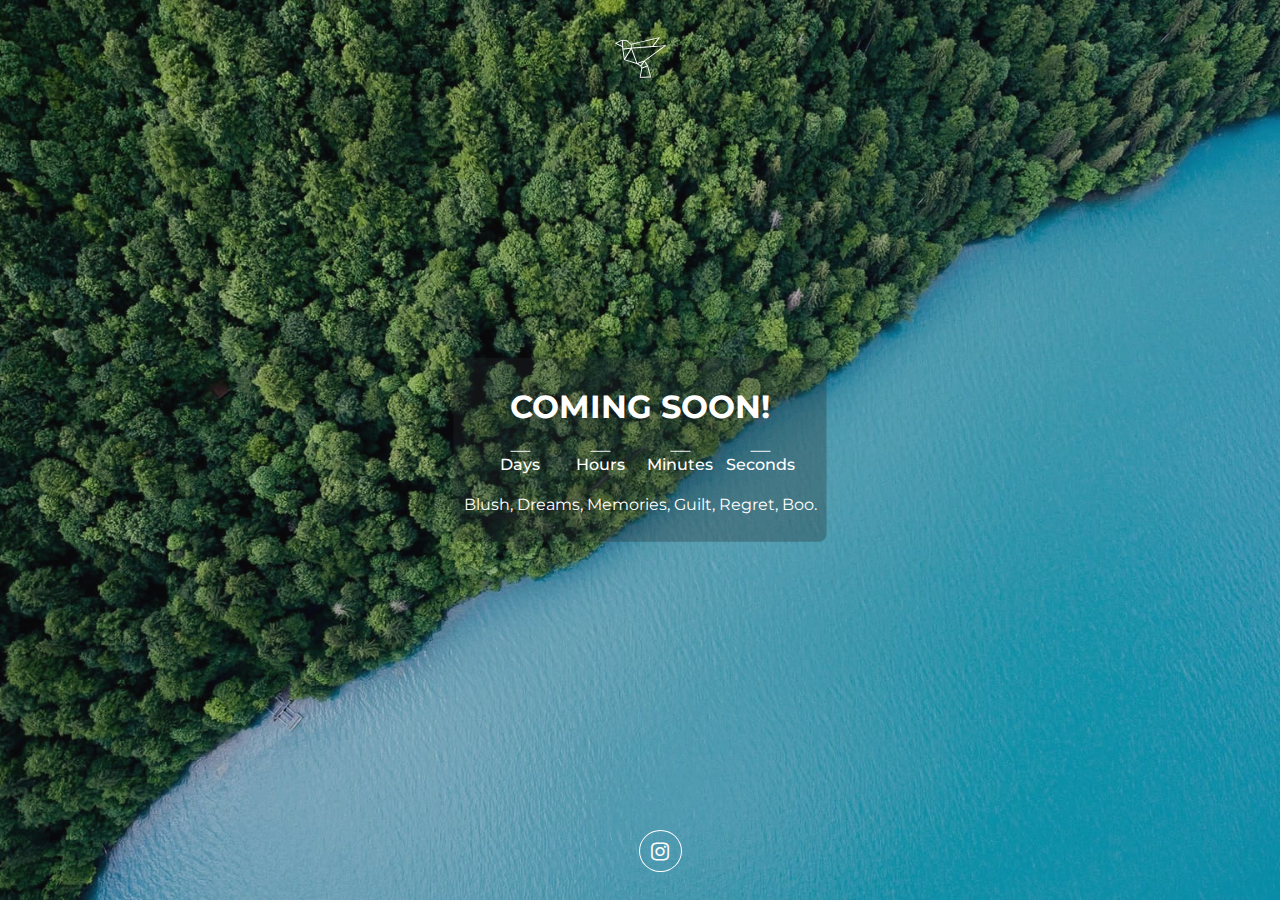
==== index.html @ 43e7f2aa "msg" ====
<!DOCTYPE html>
<html lang="en">
    <head>
        <meta charset="UTF-8" />
        <meta name="viewport" content="width=device-width, initial-scale=1.0" />
        <title>Nikita Singh | Live Simple Dream High.</title>
        <link rel="stylesheet" href="https://fonts.googleapis.com/css?family=Montserrat:400,700,900">
        <link rel="stylesheet" href="https://cdnjs.cloudflare.com/ajax/libs/font-awesome/4.7.0/css/font-awesome.min.css">
        <link rel="stylesheet" href="style.css">
        <!-- Global site tag (gtag.js) - Google Analytics -->
        <script async src="https://www.googletagmanager.com/gtag/js?id=UA-97610955-4"></script>
        <script>
            window.dataLayer = window.dataLayer || [];
            function gtag(){dataLayer.push(arguments);}
            gtag('js', new Date());

            gtag('config', 'UA-97610955-4');
        </script>
    </head>
    <body>
        <div class="wrapper">
            <header>
                <svg class="header__logo" xmlns="http://www.w3.org/2000/svg" viewBox="0 318.5 100 125" enable-background="new 0 318.5 100 100">
                    <path
                        d="M88.888 349.937c-.109-.298-.405-.481-.718-.463-5.109.383-11.558.865-18.163 1.358l9.538-12.475c.182-.237.195-.563.033-.814-.162-.25-.46-.376-.756-.307-6.694 1.549-38.692 8.971-43.12 10.304l-6.457-5.539c-.108-.093-.241-.15-.382-.166l-6.908-.774-.053.006-.167.018-.126.032-.044.012-10.098 4.926c-.244.119-.398.366-.398.638 0 .271.155.518.399.637l10.442 5.075.226 3.224.007.024-.001.026 2.333 16.271.012.042.02.066.079.17.033.052.184.169.008.007.019.005.141.066 19.376 5.903 5.754 3.548 1.262 2.943-2.657 14.021c-.04.212.019.431.159.594.135.157.332.247.538.247l.025-.001c.154-.006 15.421-.557 16.007-.572.221-.006.45-.129.579-.308.243-.335.609-.843-4.467-17.763l-.05-.094-.026-.075c-.375-.606-3.278-5.282-4.554-7.092l31.722-23.125c.257-.187.358-.52.249-.816zm-20.773 1.036c-14.051 1.048-28.297 2.104-31.539 2.321l-.293-4.463c3.457-1.007 25.228-6.127 40.94-9.77l-9.108 11.912zm-17.659 29.556l-4.189-2.583 7.808-2.803-3.619 5.386zm-26.808-24.333l10.913-1.279-8.965 14.862-1.948-13.583zm12.112-.522l7.724 21.011-17.23-5.25 9.506-15.761zm-7.272-12.455l6.365 5.46.312 4.74-11.666 1.368-.856-12.224 5.845.656zm-15.092 3.47l7.845-3.827.554 7.909-8.399-4.082zm36.868 51.644l2.459-12.979 7.688-3.065c1.93 6.464 3.891 13.442 4.275 15.528-2.614.09-11.537.412-14.422.516zm2.215-14.407l-1.011-2.36 4.459-6.637c.893 1.301 2.583 3.965 3.894 6.069l-7.342 2.928zm3.106-10.83l-10.522 3.777-8.154-22.182c6.186-.423 39.375-2.906 48.886-3.618l-30.21 22.023z"
                    />
                </svg>
            </header>

            <main class="content">
                <h1>COMING SOON!</h1>

                <div class="countdown">
                    <div class="countdown__days">
                        <div class="number"></div>
                        <span class>Days</span>
                    </div>

                    <div class="countdown__hours">
                        <div class="number"></div>
                        <span class>Hours</span>
                    </div>

                    <div class="countdown__minutes">
                        <div class="number"></div>
                        <span class>Minutes</span>
                    </div>

                    <div class="countdown__seconds">
                        <div class="number"></div>
                        <span class>Seconds</span>
                    </div>
                </div>

                <p>
                    Blush, Dreams, Memories, Guilt, Regret, Boo.
                </p>

            </main>

            <footer>
                <ul class="footer__links">
                    <li>
                        <a href="https://www.instagram.com/nikkimoonshine__/" target="_blank" ><span class="fa fa-instagram"></span></a>
                    </li>
                </ul>
            </footer>
        </div>
        <script src="script.js"></script>
    </body>
</html>
---- style.css ----
html,
body,
.wrapper {
    height: 100%;
}

html,
body {
    padding: 0;
    margin: 0;
}

body {
    font: 1rem / 1.516 "Montserrat", Arial, sans-serif;
}

.wrapper {
    position: relative;
    background: url(background-img.jpg) no-repeat center center/cover;
}
.wrapper:before {
    content: "";
    position: absolute;
    top: 0;
    left: 0;
    width: 100%;
    height: 100%;
    background-color: rgba(33, 33, 33, 0.25);
}

header,
.content,
footer {
    position: absolute;
}

header,
footer {
    width: 100%;
}

header {
    top: 0;
    text-align: center;
    margin-top: 25px;
}

.header__logo {
    max-width: 65px;
    fill: #fff;
}

.content {
    top: 50%;
    left: 50%;
    text-align: center;
    color: #fff;
    -webkit-transform: translate(-50%, -50%);
    transform: translate(-50%, -50%);
    padding: 25px 10px;
    background: #242a2b52;
    border-radius: 8px;
}
.content h1 {
    margin-top: 0;
}

.content p {
    margin-bottom: 0;
}
.content form {
    margin: auto;
    display: table;
}
.content input {
    float: left;
    font-size: 16px;
    border: 1px solid #fff;
}
.content input[type="email"] {
    padding: 12px;
    background: #fff;
    border-top-left-radius: 4px;
    border-bottom-left-radius: 4px;
}
.content input[type="submit"] {
    padding: 12px 24px;
    color: #fff;
    background: transparent;
    border-top-right-radius: 4px;
    border-bottom-right-radius: 4px;
    cursor: pointer;
    -webkit-transition: all 0.235s ease-in-out;
    transition: all 0.235s ease-in-out;
}
.content input[type="submit"]:hover {
    color: #212121;
    background: #fff;
}

.countdown {
    margin: auto;
    display: table;
    font-size: 28px;
    font-weight: 500;
}
.countdown > div {
    float: left;
    min-width: 80px;
}
.countdown span {
    position: relative;
    display: block;
    font-size: 16px;
    text-align: center;
}
.countdown span:before {
    content: "";
    position: absolute;
    top: -2px;
    right: 0;
    left: 0;
    margin-right: auto;
    margin-left: auto;
    width: 20px;
    height: 1px;
    background: #fff;
}

footer {
    padding-bottom: 12px;
    bottom: 0;
}

.footer__links {
    text-align: center;
    list-style-type: none;
}
.footer__links li {
    display: inline-block;
}
.footer__links li:nth-of-type(n + 2) {
    margin-left: 12px;
}
.footer__links a {
    padding: 8px 0;
    display: block;
    width: 41px;
    text-align: center;
    color: #fff;
    border: 1px solid;
    border-radius: 50%;
    -webkit-transition: opacity 0.235s ease-in-out;
    transition: opacity 0.235s ease-in-out;
}
.footer__links a:hover {
    opacity: 0.5;
}
.footer__links .fa {
    vertical-align: middle;
    font-size: 21px;
}

@media screen and (max-width: 767px) {
    .content {
        width: 80%;
        margin: 0 auto;
    }

    .countdown {
        display: flex;
        flex-wrap: wrap;
    }

    .countdown > div {
        width: 50%;
    }

    .content h1 {
        font-size: 28px;
    }
}
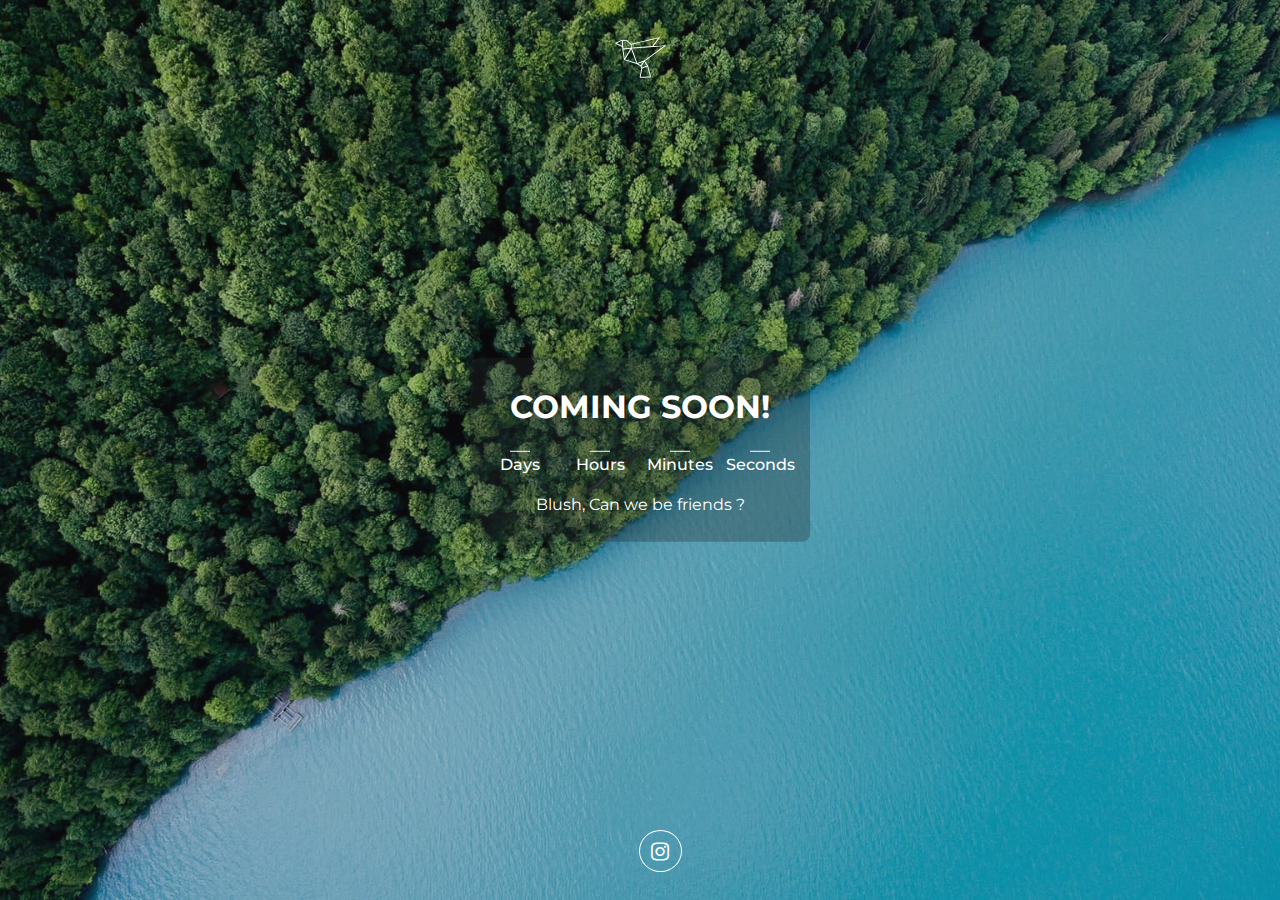
==== commit f25db06d: "msgs" ====
--- a/index.html
+++ b/index.html
@@ -53,7 +53,7 @@
                 </div>
 
                 <p>
-                    Blush, Dreams, Memories, Guilt, Regret, Boo.
+                    Blush, Can we be friends ?
                 </p>
 
             </main>
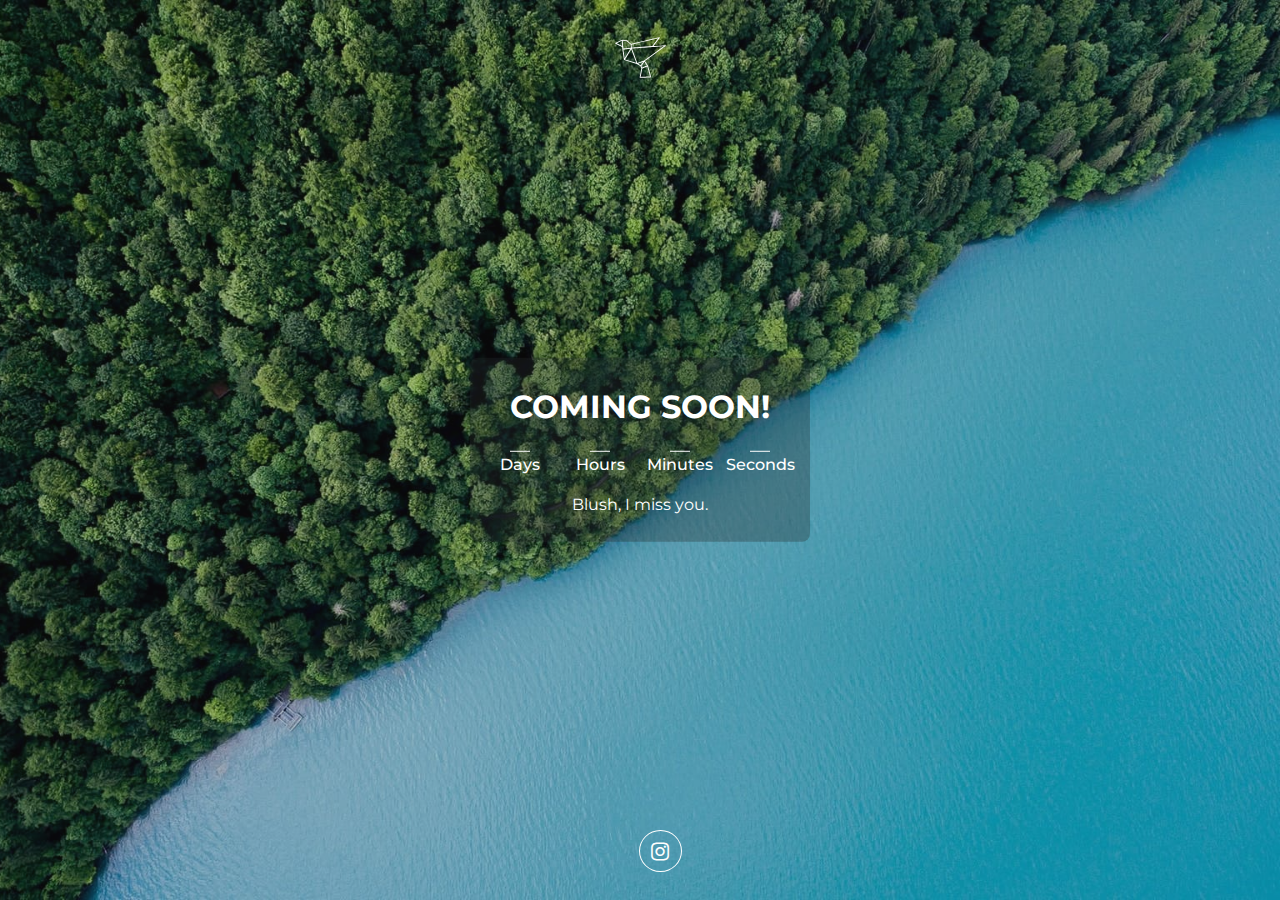
==== commit 99244779: "msgs" ====
--- a/index.html
+++ b/index.html
@@ -53,7 +53,7 @@
                 </div>
 
                 <p>
-                    Blush, Can we be friends ?
+                    Blush, I miss you.
                 </p>
 
             </main>
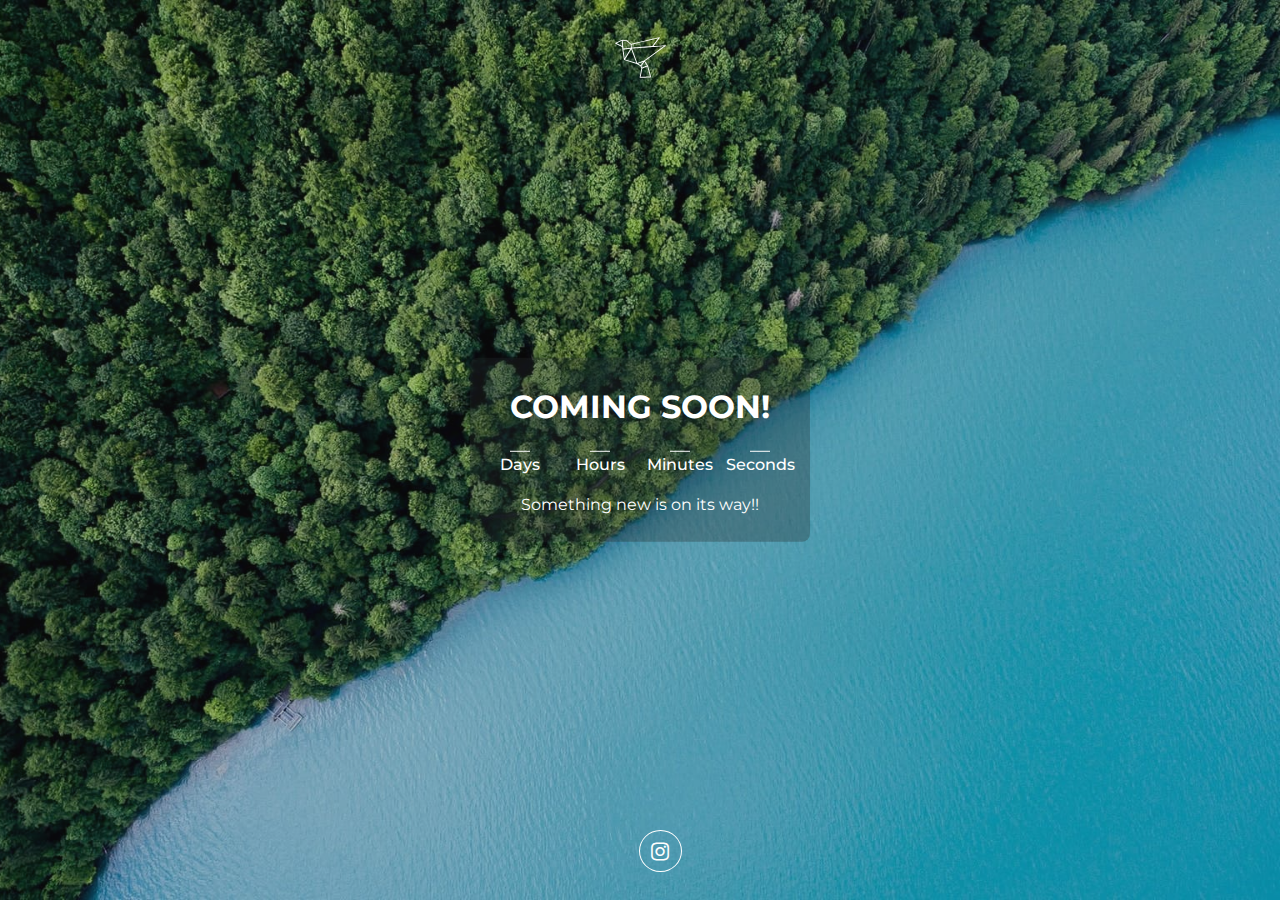
==== commit d388ea60: "msgs" ====
--- a/index.html
+++ b/index.html
@@ -53,7 +53,7 @@
                 </div>
 
                 <p>
-                    Blush, I miss you.
+                    Something new is on its way!!
                 </p>
 
             </main>
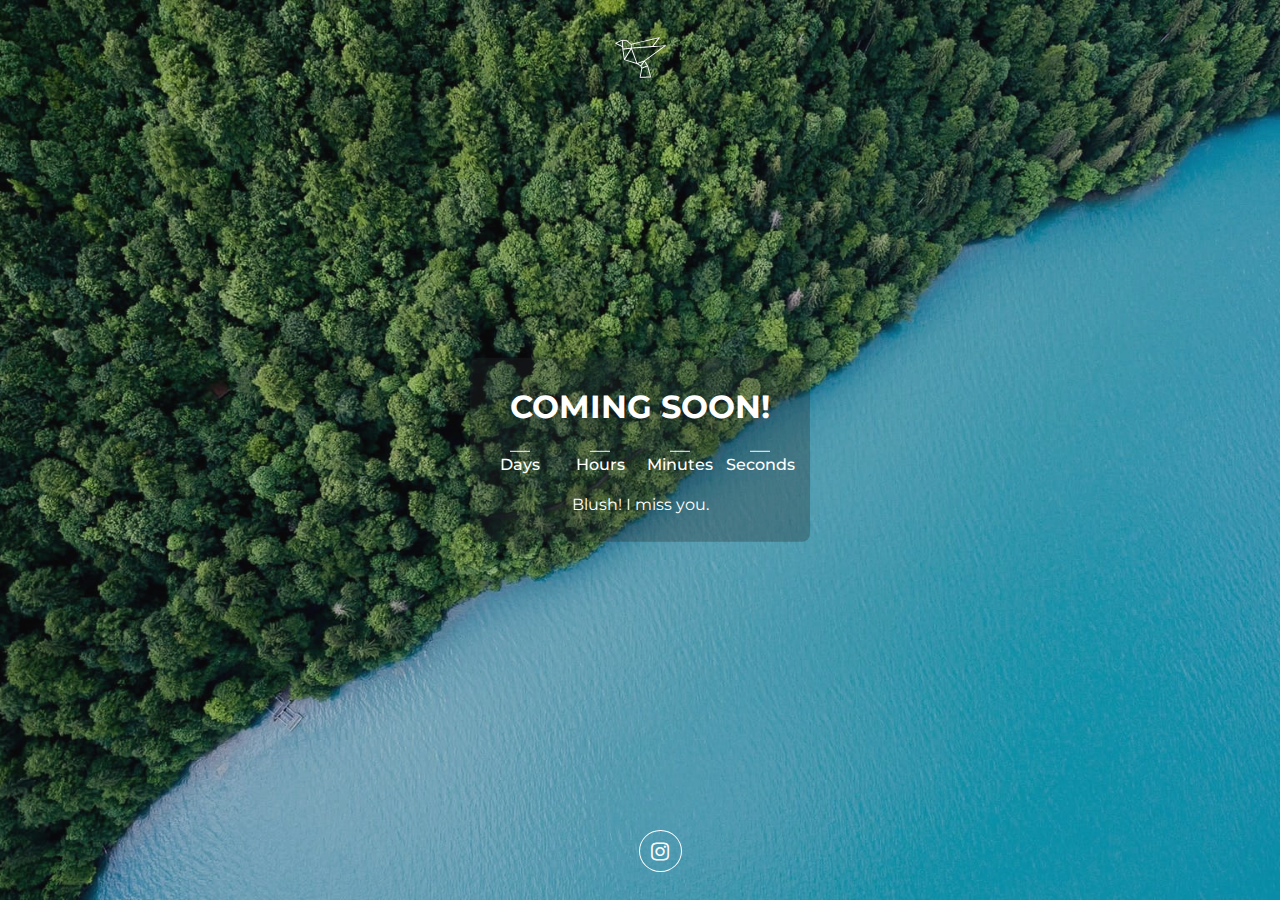
==== commit 36fa6cdf: "msgss" ====
--- a/index.html
+++ b/index.html
@@ -53,7 +53,7 @@
                 </div>
 
                 <p>
-                    Something new is on its way!!
+                    Blush! I miss you.
                 </p>
 
             </main>
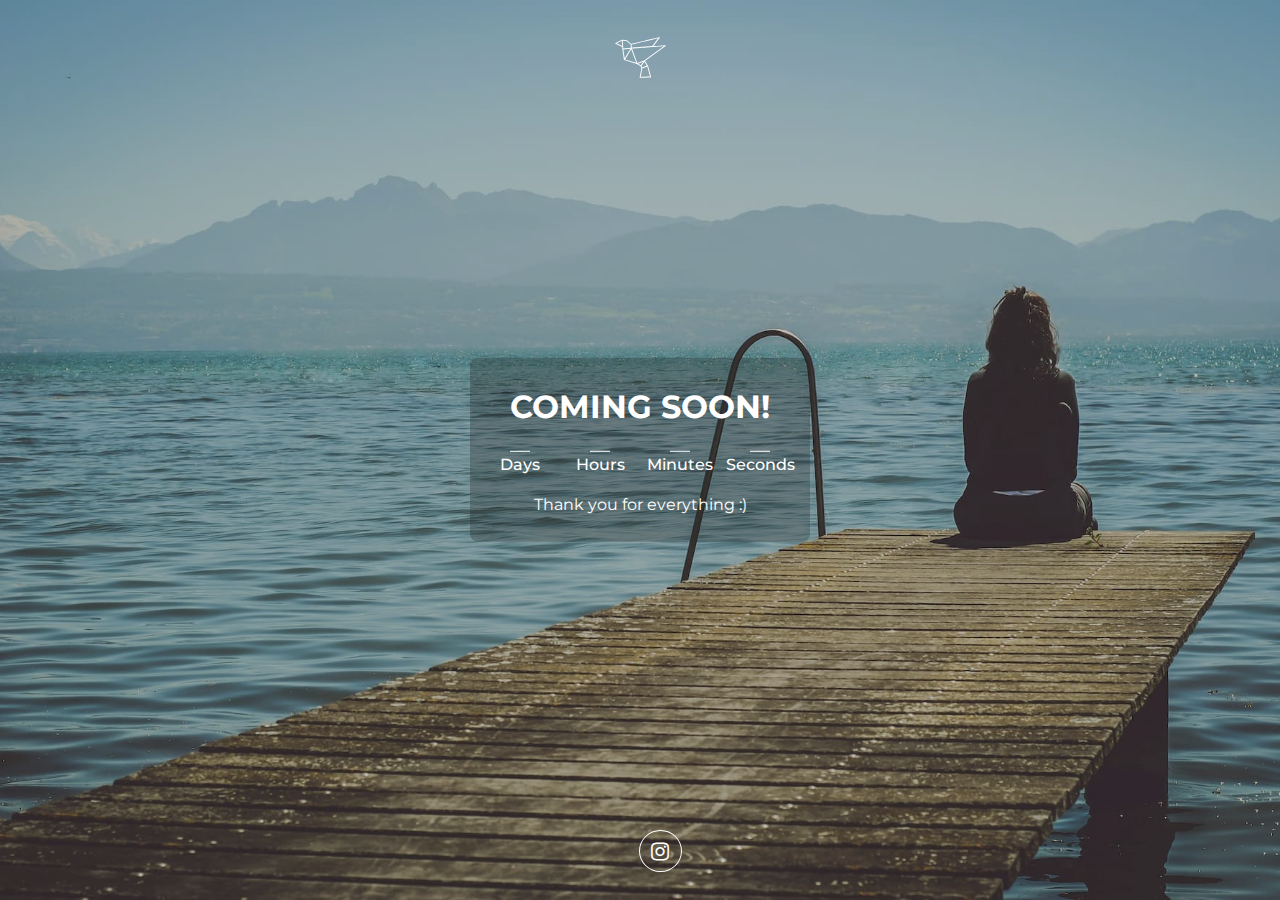
==== commit a2b86cfb: "thank you" ====
--- a/index.html
+++ b/index.html
@@ -53,7 +53,7 @@
                 </div>
 
                 <p>
-                    Blush! I miss you.
+                   Thank you for everything :)
                 </p>
 
             </main>
--- a/style.css
+++ b/style.css
@@ -167,6 +167,10 @@
         margin: 0 auto;
     }
 
+    .wrapper {
+        background-position: 90%;
+    }
+
     .countdown {
         display: flex;
         flex-wrap: wrap;
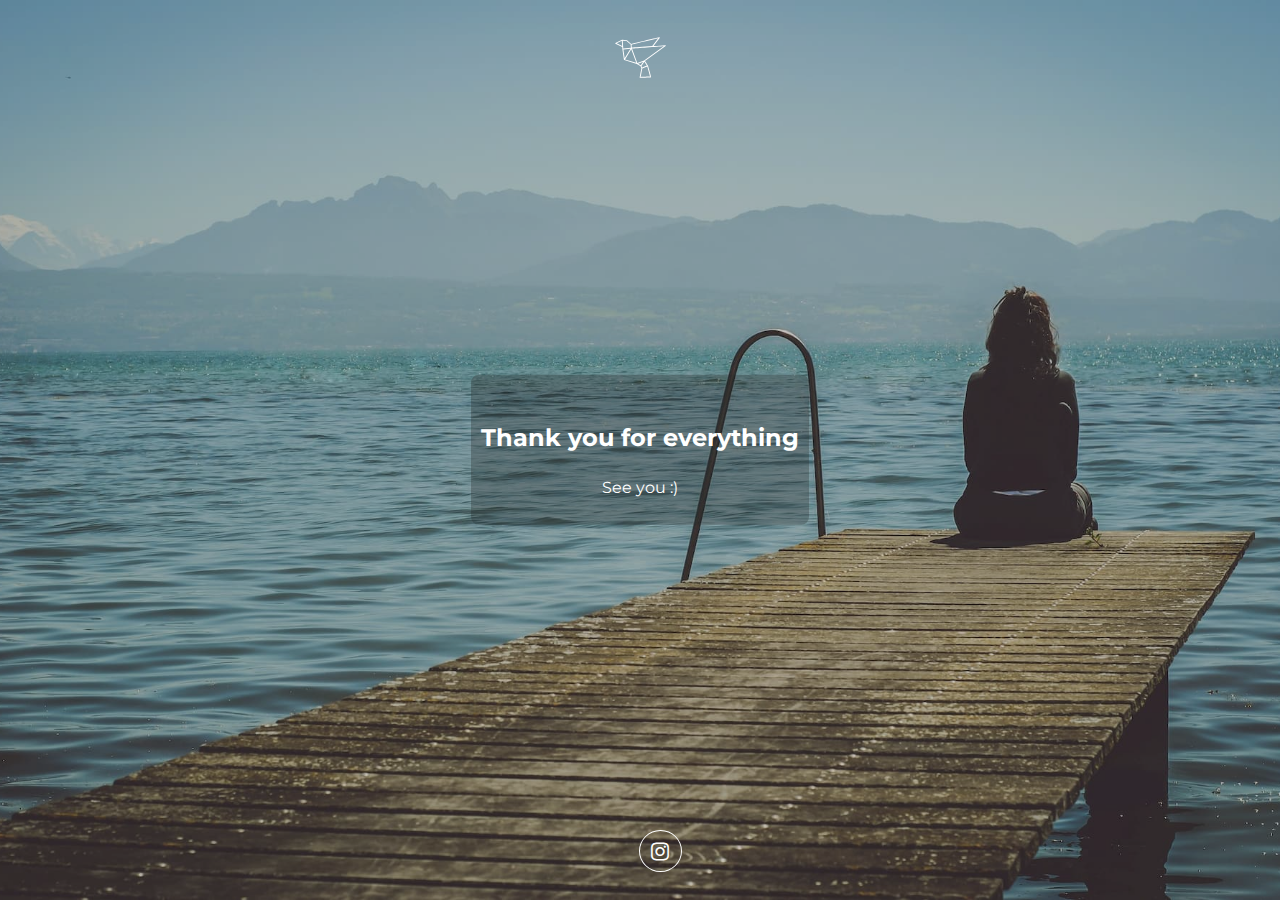
==== commit 26dcd99d: "good bye" ====
--- a/index.html
+++ b/index.html
@@ -28,32 +28,12 @@
             </header>
 
             <main class="content">
-                <h1>COMING SOON!</h1>
+                <h2>Thank you for everything</h2>
 
-                <div class="countdown">
-                    <div class="countdown__days">
-                        <div class="number"></div>
-                        <span class>Days</span>
-                    </div>
-
-                    <div class="countdown__hours">
-                        <div class="number"></div>
-                        <span class>Hours</span>
-                    </div>
-
-                    <div class="countdown__minutes">
-                        <div class="number"></div>
-                        <span class>Minutes</span>
-                    </div>
-
-                    <div class="countdown__seconds">
-                        <div class="number"></div>
-                        <span class>Seconds</span>
-                    </div>
-                </div>
+        
 
                 <p>
-                   Thank you for everything :)
+                   See you :)
                 </p>
 
             </main>
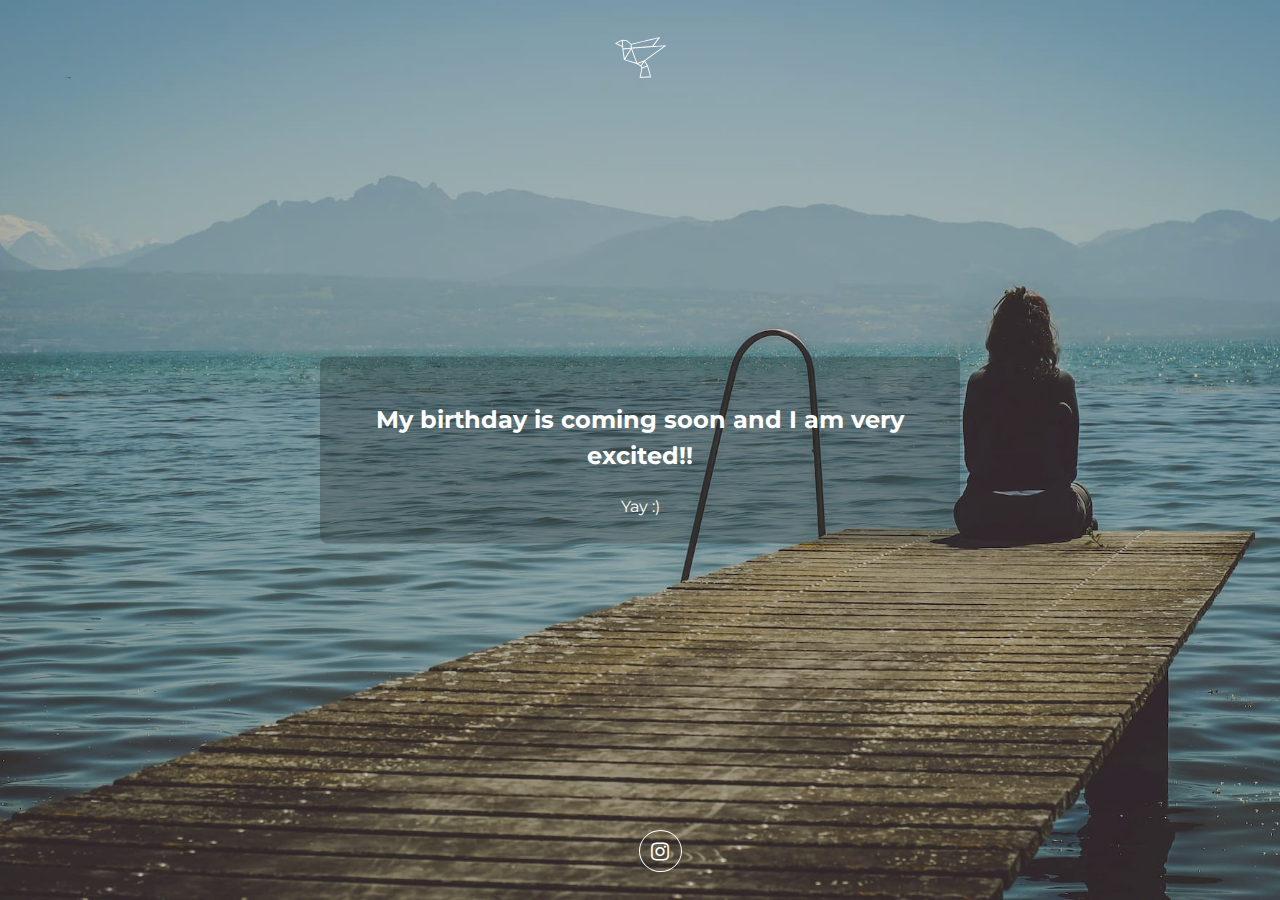
==== commit 9dcd0ec8: "new message" ====
--- a/index.html
+++ b/index.html
@@ -28,12 +28,9 @@
             </header>
 
             <main class="content">
-                <h2>Thank you for everything</h2>
-
-        
-
+                <h2>My birthday is coming soon and I am very excited!!</h2>
                 <p>
-                   See you :)
+                   Yay :)
                 </p>
 
             </main>
